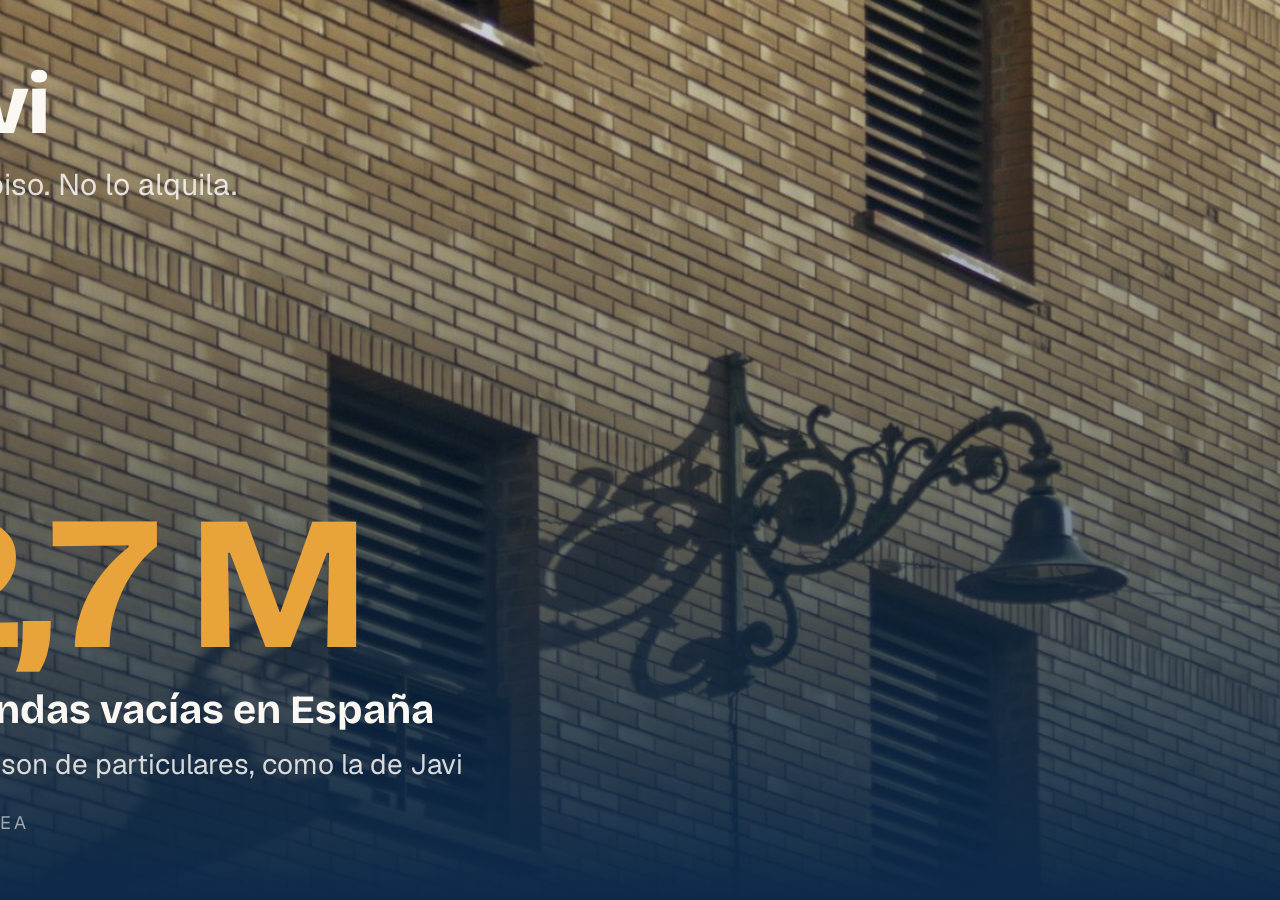
==== cobijo/index.html @ 878b7699 "Add Marbella Startup Lab 2nd prize and Cobijo pitch" ====
<!doctype html>
<html lang="es">
  <head>
    <meta charset="UTF-8" />
    <link rel="icon" type="image/svg+xml" href="./favicon.svg" />
    <meta name="viewport" content="width=device-width, initial-scale=1.0, viewport-fit=cover" />
    <meta name="theme-color" content="#fbf8f3" />
    <title>Cobijo · Alquila sin miedo</title>
    <script type="module" crossorigin src="./assets/index-C7efa_BI.js"></script>
    <link rel="stylesheet" crossorigin href="./assets/index-DyZpsOYe.css">
  </head>
  <body>
    <div id="root"></div>
  </body>
</html>
---- cobijo/assets/index-DyZpsOYe.css ----
/*! tailwindcss v4.3.5 | MIT License | https://tailwindcss.com */
@layer properties{@supports (((-webkit-hyphens:none)) and (not (margin-trim:block))) or ((-moz-orient:inline) and (not (color:rgb(from red r g b)))){*,:before,:after,::backdrop{--tw-translate-x:0;--tw-translate-y:0;--tw-translate-z:0;--tw-rotate-x:initial;--tw-rotate-y:initial;--tw-rotate-z:initial;--tw-skew-x:initial;--tw-skew-y:initial;--tw-space-y-reverse:0;--tw-divide-y-reverse:0;--tw-border-style:solid;--tw-gradient-position:initial;--tw-gradient-from:#0000;--tw-gradient-via:#0000;--tw-gradient-to:#0000;--tw-gradient-stops:initial;--tw-gradient-via-stops:initial;--tw-gradient-from-position:0%;--tw-gradient-via-position:50%;--tw-gradient-to-position:100%;--tw-leading:initial;--tw-font-weight:initial;--tw-tracking:initial;--tw-ordinal:initial;--tw-slashed-zero:initial;--tw-numeric-figure:initial;--tw-numeric-spacing:initial;--tw-numeric-fraction:initial;--tw-shadow:0 0 #0000;--tw-shadow-color:initial;--tw-shadow-alpha:100%;--tw-inset-shadow:0 0 #0000;--tw-inset-shadow-color:initial;--tw-inset-shadow-alpha:100%;--tw-ring-color:initial;--tw-ring-shadow:0 0 #0000;--tw-inset-ring-color:initial;--tw-inset-ring-shadow:0 0 #0000;--tw-ring-inset:initial;--tw-ring-offset-width:0px;--tw-ring-offset-color:#fff;--tw-ring-offset-shadow:0 0 #0000;--tw-blur:initial;--tw-brightness:initial;--tw-contrast:initial;--tw-grayscale:initial;--tw-hue-rotate:initial;--tw-invert:initial;--tw-opacity:initial;--tw-saturate:initial;--tw-sepia:initial;--tw-drop-shadow:initial;--tw-drop-shadow-color:initial;--tw-drop-shadow-alpha:100%;--tw-drop-shadow-size:initial;--tw-backdrop-blur:initial;--tw-backdrop-brightness:initial;--tw-backdrop-contrast:initial;--tw-backdrop-grayscale:initial;--tw-backdrop-hue-rotate:initial;--tw-backdrop-invert:initial;--tw-backdrop-opacity:initial;--tw-backdrop-saturate:initial;--tw-backdrop-sepia:initial;--tw-duration:initial}}}@layer theme{:root,:host{--font-sans:"Geist Variable", ui-sans-serif, system-ui, -apple-system, "Segoe UI", sans-serif;--font-mono:ui-monospace, SFMono-Regular, Menlo, Monaco, Consolas, "Liberation Mono", "Courier New", monospace;--spacing:.25rem;--font-weight-medium:500;--font-weight-semibold:600;--font-weight-bold:700;--font-weight-extrabold:800;--tracking-tighter:-.05em;--tracking-tight:-.025em;--leading-tight:1.25;--leading-snug:1.375;--radius-lg:.5rem;--radius-xl:.75rem;--radius-2xl:1rem;--radius-3xl:1.5rem;--animate-spin:spin 1s linear infinite;--animate-ping:ping 1s cubic-bezier(0, 0, .2, 1) infinite;--blur-2xl:40px;--default-transition-duration:.15s;--default-transition-timing-function:cubic-bezier(.4, 0, .2, 1);--default-font-family:var(--font-sans);--default-mono-font-family:var(--font-mono);--font-display:"Bricolage Grotesque Variable", "Geist Variable", ui-sans-serif, sans-serif}}@layer base{*,:after,:before,::backdrop{box-sizing:border-box;border:0 solid;margin:0;padding:0}::file-selector-button{box-sizing:border-box;border:0 solid;margin:0;padding:0}html,:host{-webkit-text-size-adjust:100%;tab-size:4;line-height:1.5;font-family:var(--default-font-family,-apple-system, BlinkMacSystemFont, "Segoe UI", Roboto, "Helvetica Neue", "Noto Sans", Arial, sans-serif, "Apple Color Emoji", "Segoe UI Emoji", "Segoe UI Symbol", "Noto Color Emoji");font-feature-settings:var(--default-font-feature-settings,normal);font-variation-settings:var(--default-font-variation-settings,normal);-webkit-tap-highlight-color:transparent}hr{height:0;color:inherit;border-top-width:1px}abbr:where([title]){-webkit-text-decoration:underline dotted;text-decoration:underline dotted}h1,h2,h3,h4,h5,h6{font-size:inherit;font-weight:inherit}a{color:inherit;-webkit-text-decoration:inherit;-webkit-text-decoration:inherit;-webkit-text-decoration:inherit;-webkit-text-decoration:inherit;text-decoration:inherit}b,strong{font-weight:bolder}code,kbd,samp,pre{font-family:var(--default-mono-font-family,ui-monospace, SFMono-Regular, Menlo, Monaco, Consolas, "Liberation Mono", "Courier New", monospace);font-feature-settings:var(--default-mono-font-feature-settings,normal);font-variation-settings:var(--default-mono-font-variation-settings,normal);font-size:1em}small{font-size:80%}sub,sup{vertical-align:baseline;font-size:75%;line-height:0;position:relative}sub{bottom:-.25em}sup{top:-.5em}table{text-indent:0;border-color:inherit;border-collapse:collapse}:-moz-focusring:where(:not(iframe)){outline:auto}progress{vertical-align:baseline}summary{display:list-item}ol,ul,menu{list-style:none}img,svg,video,canvas,audio,iframe,embed,object{vertical-align:middle;display:block}img,video{max-width:100%;height:auto}button,input,select,optgroup,textarea{font:inherit;font-feature-settings:inherit;font-variation-settings:inherit;letter-spacing:inherit;color:inherit;opacity:1;background-color:#0000;border-radius:0}::file-selector-button{font:inherit;font-feature-settings:inherit;font-variation-settings:inherit;letter-spacing:inherit;color:inherit;opacity:1;background-color:#0000;border-radius:0}:where(select:is([multiple],[size])) optgroup{font-weight:bolder}:where(select:is([multiple],[size])) optgroup option{padding-inline-start:20px}::file-selector-button{margin-inline-end:4px}::placeholder{opacity:1}@supports (not ((-webkit-appearance:-apple-pay-button))) or (contain-intrinsic-size:1px){::placeholder{color:currentColor}@supports (color:color-mix(in lab, red, red)){::placeholder{color:color-mix(in oklab, currentcolor 50%, transparent)}}}textarea{resize:vertical}::-webkit-search-decoration{-webkit-appearance:none}::-webkit-date-and-time-value{min-height:1lh;text-align:inherit}::-webkit-datetime-edit{display:inline-flex}::-webkit-datetime-edit-fields-wrapper{padding:0}::-webkit-datetime-edit{padding-block:0}::-webkit-datetime-edit-year-field{padding-block:0}::-webkit-datetime-edit-month-field{padding-block:0}::-webkit-datetime-edit-day-field{padding-block:0}::-webkit-datetime-edit-hour-field{padding-block:0}::-webkit-datetime-edit-minute-field{padding-block:0}::-webkit-datetime-edit-second-field{padding-block:0}::-webkit-datetime-edit-millisecond-field{padding-block:0}::-webkit-datetime-edit-meridiem-field{padding-block:0}::-webkit-calendar-picker-indicator{line-height:1}:-moz-ui-invalid{box-shadow:none}button,input:where([type=button],[type=reset],[type=submit]){appearance:button}::file-selector-button{appearance:button}::-webkit-inner-spin-button{height:auto}::-webkit-outer-spin-button{height:auto}[hidden]:where(:not([hidden=until-found])){display:none!important}}@layer components;@layer utilities{.pointer-events-none{pointer-events:none}.absolute{position:absolute}.relative{position:relative}.inset-0{inset:0}.inset-2{inset:calc(var(--spacing) * 2)}.inset-\[2px\]{inset:2px}.inset-x-0{inset-inline:0}.inset-y-0{inset-block:0}.-top-20{top:calc(var(--spacing) * -20)}.top-0{top:0}.top-3{top:calc(var(--spacing) * 3)}.top-\[52px\]{top:52px}.-right-6{right:calc(var(--spacing) * -6)}.-right-16{right:calc(var(--spacing) * -16)}.-bottom-10{bottom:calc(var(--spacing) * -10)}.-bottom-24{bottom:calc(var(--spacing) * -24)}.bottom-0{bottom:0}.bottom-2{bottom:calc(var(--spacing) * 2)}.-left-12{left:calc(var(--spacing) * -12)}.left-1\/2{left:50%}.left-3{left:calc(var(--spacing) * 3)}.z-20{z-index:20}.z-30{z-index:30}.mx-auto{margin-inline:auto}.mt-0\.5{margin-top:calc(var(--spacing) * .5)}.mt-1{margin-top:var(--spacing)}.mt-1\.5{margin-top:calc(var(--spacing) * 1.5)}.mt-2{margin-top:calc(var(--spacing) * 2)}.mt-2\.5{margin-top:calc(var(--spacing) * 2.5)}.mt-3{margin-top:calc(var(--spacing) * 3)}.mt-4{margin-top:calc(var(--spacing) * 4)}.mt-5{margin-top:calc(var(--spacing) * 5)}.mt-6{margin-top:calc(var(--spacing) * 6)}.mt-7{margin-top:calc(var(--spacing) * 7)}.mt-8{margin-top:calc(var(--spacing) * 8)}.mt-14{margin-top:calc(var(--spacing) * 14)}.mt-16{margin-top:calc(var(--spacing) * 16)}.mt-px{margin-top:1px}.mr-2{margin-right:calc(var(--spacing) * 2)}.mb-1{margin-bottom:var(--spacing)}.mb-1\.5{margin-bottom:calc(var(--spacing) * 1.5)}.no-scrollbar{scrollbar-width:none}.no-scrollbar::-webkit-scrollbar{display:none}.block{display:block}.flex{display:flex}.grid{display:grid}.hidden{display:none}.inline-block{display:inline-block}.inline-flex{display:inline-flex}.size-2\.5{width:calc(var(--spacing) * 2.5);height:calc(var(--spacing) * 2.5)}.size-5{width:calc(var(--spacing) * 5);height:calc(var(--spacing) * 5)}.size-6{width:calc(var(--spacing) * 6);height:calc(var(--spacing) * 6)}.size-10{width:calc(var(--spacing) * 10);height:calc(var(--spacing) * 10)}.size-11{width:calc(var(--spacing) * 11);height:calc(var(--spacing) * 11)}.size-12{width:calc(var(--spacing) * 12);height:calc(var(--spacing) * 12)}.size-16{width:calc(var(--spacing) * 16);height:calc(var(--spacing) * 16)}.size-20{width:calc(var(--spacing) * 20);height:calc(var(--spacing) * 20)}.size-24{width:calc(var(--spacing) * 24);height:calc(var(--spacing) * 24)}.size-28{width:calc(var(--spacing) * 28);height:calc(var(--spacing) * 28)}.size-48{width:calc(var(--spacing) * 48);height:calc(var(--spacing) * 48)}.size-52{width:calc(var(--spacing) * 52);height:calc(var(--spacing) * 52)}.size-56{width:calc(var(--spacing) * 56);height:calc(var(--spacing) * 56)}.size-full{width:100%;height:100%}.h-1\.5{height:calc(var(--spacing) * 1.5)}.h-2{height:calc(var(--spacing) * 2)}.h-11{height:calc(var(--spacing) * 11)}.h-12{height:calc(var(--spacing) * 12)}.h-14{height:calc(var(--spacing) * 14)}.h-20{height:calc(var(--spacing) * 20)}.h-28{height:calc(var(--spacing) * 28)}.h-32{height:calc(var(--spacing) * 32)}.h-36{height:calc(var(--spacing) * 36)}.h-44{height:calc(var(--spacing) * 44)}.h-56{height:calc(var(--spacing) * 56)}.h-\[1\.15em\]{height:1.15em}.h-\[5px\]{height:5px}.h-\[34px\]{height:34px}.h-\[36px\]{height:36px}.h-\[52px\]{height:52px}.h-\[64px\]{height:64px}.h-\[120px\]{height:120px}.h-\[212px\]{height:212px}.h-dvh{height:100dvh}.h-full{height:100%}.min-h-0{min-height:0}.min-h-full{min-height:100%}.w-1\/2{width:50%}.w-\[118px\]{width:118px}.w-\[134px\]{width:134px}.w-\[180px\]{width:180px}.w-\[560px\]{width:560px}.w-\[800px\]{width:800px}.w-auto{width:auto}.w-full{width:100%}.max-w-\[560px\]{max-width:560px}.max-w-full{max-width:100%}.min-w-0{min-width:0}.flex-1{flex:1}.shrink-0{flex-shrink:0}.origin-left{transform-origin:0}.-translate-x-1\/2{--tw-translate-x:calc(calc(1 / 2 * 100%) * -1);translate:var(--tw-translate-x) var(--tw-translate-y)}.-rotate-90{rotate:-90deg}.-skew-x-12{--tw-skew-x:skewX(calc(12deg * -1));transform:var(--tw-rotate-x, ) var(--tw-rotate-y, ) var(--tw-rotate-z, ) var(--tw-skew-x, ) var(--tw-skew-y, )}.transform{transform:var(--tw-rotate-x, ) var(--tw-rotate-y, ) var(--tw-rotate-z, ) var(--tw-skew-x, ) var(--tw-skew-y, )}.animate-ping{animation:var(--animate-ping)}.animate-spin{animation:var(--animate-spin)}.resize{resize:both}.grid-cols-2{grid-template-columns:repeat(2,minmax(0,1fr))}.grid-cols-\[400px_624px_1fr\]{grid-template-columns:400px 624px 1fr}.grid-cols-\[480px_repeat\(3\,1fr\)\]{grid-template-columns:480px repeat(3,1fr)}.flex-col{flex-direction:column}.flex-wrap{flex-wrap:wrap}.place-items-center{place-items:center}.items-baseline{align-items:baseline}.items-center{align-items:center}.items-end{align-items:flex-end}.items-start{align-items:flex-start}.justify-between{justify-content:space-between}.justify-center{justify-content:center}.gap-1{gap:var(--spacing)}.gap-1\.5{gap:calc(var(--spacing) * 1.5)}.gap-2{gap:calc(var(--spacing) * 2)}.gap-2\.5{gap:calc(var(--spacing) * 2.5)}.gap-3{gap:calc(var(--spacing) * 3)}.gap-4{gap:calc(var(--spacing) * 4)}.gap-5{gap:calc(var(--spacing) * 5)}.gap-6{gap:calc(var(--spacing) * 6)}.gap-10{gap:calc(var(--spacing) * 10)}.gap-24{gap:calc(var(--spacing) * 24)}:where(.space-y-1>:not(:last-child)){--tw-space-y-reverse:0;margin-block-start:calc(var(--spacing) * var(--tw-space-y-reverse));margin-block-end:calc(var(--spacing) * calc(1 - var(--tw-space-y-reverse)))}:where(.space-y-1\.5>:not(:last-child)){--tw-space-y-reverse:0;margin-block-start:calc(calc(var(--spacing) * 1.5) * var(--tw-space-y-reverse));margin-block-end:calc(calc(var(--spacing) * 1.5) * calc(1 - var(--tw-space-y-reverse)))}:where(.space-y-2\.5>:not(:last-child)){--tw-space-y-reverse:0;margin-block-start:calc(calc(var(--spacing) * 2.5) * var(--tw-space-y-reverse));margin-block-end:calc(calc(var(--spacing) * 2.5) * calc(1 - var(--tw-space-y-reverse)))}:where(.space-y-3>:not(:last-child)){--tw-space-y-reverse:0;margin-block-start:calc(calc(var(--spacing) * 3) * var(--tw-space-y-reverse));margin-block-end:calc(calc(var(--spacing) * 3) * calc(1 - var(--tw-space-y-reverse)))}:where(.space-y-12>:not(:last-child)){--tw-space-y-reverse:0;margin-block-start:calc(calc(var(--spacing) * 12) * var(--tw-space-y-reverse));margin-block-end:calc(calc(var(--spacing) * 12) * calc(1 - var(--tw-space-y-reverse)))}:where(.divide-y>:not(:last-child)){--tw-divide-y-reverse:0;border-bottom-style:var(--tw-border-style);border-top-style:var(--tw-border-style);border-top-width:calc(1px * var(--tw-divide-y-reverse));border-bottom-width:calc(1px * calc(1 - var(--tw-divide-y-reverse)))}:where(.divide-border\/70>:not(:last-child)){border-color:var(--border)}@supports (color:color-mix(in lab, red, red)){:where(.divide-border\/70>:not(:last-child)){border-color:color-mix(in oklab, var(--border) 70%, transparent)}}.truncate{text-overflow:ellipsis;white-space:nowrap;overflow:hidden}.overflow-clip{overflow:clip}.overflow-hidden{overflow:hidden}.overflow-y-auto{overflow-y:auto}.rounded-2xl{border-radius:var(--radius-2xl)}.rounded-3xl{border-radius:var(--radius-3xl)}.rounded-\[28px\]{border-radius:28px}.rounded-\[36px\]{border-radius:36px}.rounded-\[48px\]{border-radius:48px}.rounded-\[58px\]{border-radius:58px}.rounded-\[60px\]{border-radius:60px}.rounded-full{border-radius:2147483647px}.rounded-lg{border-radius:var(--radius-lg)}.rounded-xl{border-radius:var(--radius-xl)}.rounded-t-\[28px\]{border-top-left-radius:28px;border-top-right-radius:28px}.rounded-b-\[28px\]{border-bottom-right-radius:28px;border-bottom-left-radius:28px}.border{border-style:var(--tw-border-style);border-width:1px}.border-2{border-style:var(--tw-border-style);border-width:2px}.border-t{border-top-style:var(--tw-border-style);border-top-width:1px}.border-t-2{border-top-style:var(--tw-border-style);border-top-width:2px}.border-b{border-bottom-style:var(--tw-border-style);border-bottom-width:1px}.border-l-4{border-left-style:var(--tw-border-style);border-left-width:4px}.border-dashed{--tw-border-style:dashed;border-style:dashed}.border-border,.border-border\/70{border-color:var(--border)}@supports (color:color-mix(in lab, red, red)){.border-border\/70{border-color:color-mix(in oklab, var(--border) 70%, transparent)}}.border-foreground{border-color:var(--foreground)}.border-primary\/15{border-color:var(--primary)}@supports (color:color-mix(in lab, red, red)){.border-primary\/15{border-color:color-mix(in oklab, var(--primary) 15%, transparent)}}.border-sea-deep{border-color:var(--sea-deep)}.bg-background,.bg-background\/90{background-color:var(--background)}@supports (color:color-mix(in lab, red, red)){.bg-background\/90{background-color:color-mix(in oklab, var(--background) 90%, transparent)}}.bg-card{background-color:var(--card)}.bg-device{background-color:var(--device)}.bg-foreground\/80{background-color:var(--foreground)}@supports (color:color-mix(in lab, red, red)){.bg-foreground\/80{background-color:color-mix(in oklab, var(--foreground) 80%, transparent)}}.bg-muted,.bg-muted\/40{background-color:var(--muted)}@supports (color:color-mix(in lab, red, red)){.bg-muted\/40{background-color:color-mix(in oklab, var(--muted) 40%, transparent)}}.bg-primary{background-color:var(--primary)}.bg-primary-foreground\/15{background-color:var(--primary-foreground)}@supports (color:color-mix(in lab, red, red)){.bg-primary-foreground\/15{background-color:color-mix(in oklab, var(--primary-foreground) 15%, transparent)}}.bg-primary-soft{background-color:var(--primary-soft)}.bg-primary\/40{background-color:var(--primary)}@supports (color:color-mix(in lab, red, red)){.bg-primary\/40{background-color:color-mix(in oklab, var(--primary) 40%, transparent)}}.bg-sea{background-color:var(--sea)}.bg-sea-deep,.bg-sea-deep\/95{background-color:var(--sea-deep)}@supports (color:color-mix(in lab, red, red)){.bg-sea-deep\/95{background-color:color-mix(in oklab, var(--sea-deep) 95%, transparent)}}.bg-sea-foreground\/15{background-color:var(--sea-foreground)}@supports (color:color-mix(in lab, red, red)){.bg-sea-foreground\/15{background-color:color-mix(in oklab, var(--sea-foreground) 15%, transparent)}}.bg-sea-soft{background-color:var(--sea-soft)}.bg-success{background-color:var(--success)}.bg-success-soft{background-color:var(--success-soft)}.bg-success\/15{background-color:var(--success)}@supports (color:color-mix(in lab, red, red)){.bg-success\/15{background-color:color-mix(in oklab, var(--success) 15%, transparent)}}.bg-sun{background-color:var(--sun)}.bg-sun-soft{background-color:var(--sun-soft)}.bg-sun\/25{background-color:var(--sun)}@supports (color:color-mix(in lab, red, red)){.bg-sun\/25{background-color:color-mix(in oklab, var(--sun) 25%, transparent)}}.bg-linear-to-b{--tw-gradient-position:to bottom}@supports (background-image:linear-gradient(in lab, red, red)){.bg-linear-to-b{--tw-gradient-position:to bottom in oklab}}.bg-linear-to-b{background-image:linear-gradient(var(--tw-gradient-stops))}.bg-linear-to-r{--tw-gradient-position:to right}@supports (background-image:linear-gradient(in lab, red, red)){.bg-linear-to-r{--tw-gradient-position:to right in oklab}}.bg-linear-to-r{background-image:linear-gradient(var(--tw-gradient-stops))}.bg-linear-to-t{--tw-gradient-position:to top}@supports (background-image:linear-gradient(in lab, red, red)){.bg-linear-to-t{--tw-gradient-position:to top in oklab}}.bg-linear-to-t{background-image:linear-gradient(var(--tw-gradient-stops))}.bg-\[radial-gradient\(ellipse_at_top\,var\(--primary-soft\)\,var\(--background\)_65\%\)\]{background-image:radial-gradient(ellipse at top,var(--primary-soft),var(--background) 65%)}.from-sea-deep{--tw-gradient-from:var(--sea-deep);--tw-gradient-stops:var(--tw-gradient-via-stops,var(--tw-gradient-position), var(--tw-gradient-from) var(--tw-gradient-from-position), var(--tw-gradient-to) var(--tw-gradient-to-position))}.from-transparent{--tw-gradient-from:transparent;--tw-gradient-stops:var(--tw-gradient-via-stops,var(--tw-gradient-position), var(--tw-gradient-from) var(--tw-gradient-from-position), var(--tw-gradient-to) var(--tw-gradient-to-position))}.via-primary\/25{--tw-gradient-via:var(--primary)}@supports (color:color-mix(in lab, red, red)){.via-primary\/25{--tw-gradient-via:color-mix(in oklab, var(--primary) 25%, transparent)}}.via-primary\/25{--tw-gradient-via-stops:var(--tw-gradient-position), var(--tw-gradient-from) var(--tw-gradient-from-position), var(--tw-gradient-via) var(--tw-gradient-via-position), var(--tw-gradient-to) var(--tw-gradient-to-position);--tw-gradient-stops:var(--tw-gradient-via-stops)}.via-sea-deep\/45{--tw-gradient-via:var(--sea-deep)}@supports (color:color-mix(in lab, red, red)){.via-sea-deep\/45{--tw-gradient-via:color-mix(in oklab, var(--sea-deep) 45%, transparent)}}.via-sea-deep\/45{--tw-gradient-via-stops:var(--tw-gradient-position), var(--tw-gradient-from) var(--tw-gradient-from-position), var(--tw-gradient-via) var(--tw-gradient-via-position), var(--tw-gradient-to) var(--tw-gradient-to-position);--tw-gradient-stops:var(--tw-gradient-via-stops)}.via-sea-foreground\/20{--tw-gradient-via:var(--sea-foreground)}@supports (color:color-mix(in lab, red, red)){.via-sea-foreground\/20{--tw-gradient-via:color-mix(in oklab, var(--sea-foreground) 20%, transparent)}}.via-sea-foreground\/20{--tw-gradient-via-stops:var(--tw-gradient-position), var(--tw-gradient-from) var(--tw-gradient-from-position), var(--tw-gradient-via) var(--tw-gradient-via-position), var(--tw-gradient-to) var(--tw-gradient-to-position);--tw-gradient-stops:var(--tw-gradient-via-stops)}.to-sea-deep\/20{--tw-gradient-to:var(--sea-deep)}@supports (color:color-mix(in lab, red, red)){.to-sea-deep\/20{--tw-gradient-to:color-mix(in oklab, var(--sea-deep) 20%, transparent)}}.to-sea-deep\/20{--tw-gradient-stops:var(--tw-gradient-via-stops,var(--tw-gradient-position), var(--tw-gradient-from) var(--tw-gradient-from-position), var(--tw-gradient-to) var(--tw-gradient-to-position))}.to-transparent{--tw-gradient-to:transparent;--tw-gradient-stops:var(--tw-gradient-via-stops,var(--tw-gradient-position), var(--tw-gradient-from) var(--tw-gradient-from-position), var(--tw-gradient-to) var(--tw-gradient-to-position))}.bg-cover{background-size:cover}.bg-center{background-position:50%}.fill-primary{fill:var(--primary)}.stroke-primary{stroke:var(--primary)}.object-cover{object-fit:cover}.p-3\.5{padding:calc(var(--spacing) * 3.5)}.p-4{padding:calc(var(--spacing) * 4)}.p-5{padding:calc(var(--spacing) * 5)}.p-8{padding:calc(var(--spacing) * 8)}.p-16{padding:calc(var(--spacing) * 16)}.px-2{padding-inline:calc(var(--spacing) * 2)}.px-2\.5{padding-inline:calc(var(--spacing) * 2.5)}.px-3{padding-inline:calc(var(--spacing) * 3)}.px-4{padding-inline:calc(var(--spacing) * 4)}.px-5{padding-inline:calc(var(--spacing) * 5)}.px-8{padding-inline:calc(var(--spacing) * 8)}.px-10{padding-inline:calc(var(--spacing) * 10)}.px-12{padding-inline:calc(var(--spacing) * 12)}.px-24{padding-inline:calc(var(--spacing) * 24)}.py-1{padding-block:var(--spacing)}.py-1\.5{padding-block:calc(var(--spacing) * 1.5)}.py-2{padding-block:calc(var(--spacing) * 2)}.py-2\.5{padding-block:calc(var(--spacing) * 2.5)}.py-3{padding-block:calc(var(--spacing) * 3)}.py-4{padding-block:calc(var(--spacing) * 4)}.py-5{padding-block:calc(var(--spacing) * 5)}.py-6{padding-block:calc(var(--spacing) * 6)}.py-12{padding-block:calc(var(--spacing) * 12)}.py-16{padding-block:calc(var(--spacing) * 16)}.py-20{padding-block:calc(var(--spacing) * 20)}.pt-1{padding-top:var(--spacing)}.pt-2{padding-top:calc(var(--spacing) * 2)}.pt-3{padding-top:calc(var(--spacing) * 3)}.pt-3\.5{padding-top:calc(var(--spacing) * 3.5)}.pt-4{padding-top:calc(var(--spacing) * 4)}.pt-\[env\(safe-area-inset-top\)\]{padding-top:env(safe-area-inset-top)}.pr-10{padding-right:calc(var(--spacing) * 10)}.pb-1{padding-bottom:var(--spacing)}.pb-1\.5{padding-bottom:calc(var(--spacing) * 1.5)}.pb-2{padding-bottom:calc(var(--spacing) * 2)}.pb-6{padding-bottom:calc(var(--spacing) * 6)}.pb-9{padding-bottom:calc(var(--spacing) * 9)}.pb-10{padding-bottom:calc(var(--spacing) * 10)}.pl-7{padding-left:calc(var(--spacing) * 7)}.text-center{text-align:center}.text-left{text-align:left}.text-right{text-align:right}.font-display{font-family:var(--font-display)}.text-\[11\.5px\]{font-size:11.5px}.text-\[11px\]{font-size:11px}.text-\[12\.5px\]{font-size:12.5px}.text-\[12px\]{font-size:12px}.text-\[13\.5px\]{font-size:13.5px}.text-\[13px\]{font-size:13px}.text-\[14\.5px\]{font-size:14.5px}.text-\[14px\]{font-size:14px}.text-\[15\.5px\]{font-size:15.5px}.text-\[15px\]{font-size:15px}.text-\[16px\]{font-size:16px}.text-\[17px\]{font-size:17px}.text-\[18px\]{font-size:18px}.text-\[19px\]{font-size:19px}.text-\[20px\]{font-size:20px}.text-\[22px\]{font-size:22px}.text-\[24px\]{font-size:24px}.text-\[26px\]{font-size:26px}.text-\[28px\]{font-size:28px}.text-\[30px\]{font-size:30px}.text-\[32px\]{font-size:32px}.text-\[34px\]{font-size:34px}.text-\[36px\]{font-size:36px}.text-\[38px\]{font-size:38px}.text-\[40px\]{font-size:40px}.text-\[44px\]{font-size:44px}.text-\[46px\]{font-size:46px}.text-\[48px\]{font-size:48px}.text-\[52px\]{font-size:52px}.text-\[56px\]{font-size:56px}.text-\[60px\]{font-size:60px}.text-\[80px\]{font-size:80px}.text-\[84px\]{font-size:84px}.text-\[110px\]{font-size:110px}.text-\[150px\]{font-size:150px}.text-\[160px\]{font-size:160px}.text-\[190px\]{font-size:190px}.text-\[220px\]{font-size:220px}.text-\[240px\]{font-size:240px}.leading-\[0\.85\]{--tw-leading:.85;line-height:.85}.leading-\[1\.05\]{--tw-leading:1.05;line-height:1.05}.leading-none{--tw-leading:1;line-height:1}.leading-snug{--tw-leading:var(--leading-snug);line-height:var(--leading-snug)}.leading-tight{--tw-leading:var(--leading-tight);line-height:var(--leading-tight)}.font-bold{--tw-font-weight:var(--font-weight-bold);font-weight:var(--font-weight-bold)}.font-extrabold{--tw-font-weight:var(--font-weight-extrabold);font-weight:var(--font-weight-extrabold)}.font-medium{--tw-font-weight:var(--font-weight-medium);font-weight:var(--font-weight-medium)}.font-semibold{--tw-font-weight:var(--font-weight-semibold);font-weight:var(--font-weight-semibold)}.tracking-\[0\.1em\]{--tw-tracking:.1em;letter-spacing:.1em}.tracking-\[0\.12em\]{--tw-tracking:.12em;letter-spacing:.12em}.tracking-\[0\.14em\]{--tw-tracking:.14em;letter-spacing:.14em}.tracking-\[0\.16em\]{--tw-tracking:.16em;letter-spacing:.16em}.tracking-\[0\.18em\]{--tw-tracking:.18em;letter-spacing:.18em}.tracking-tight{--tw-tracking:var(--tracking-tight);letter-spacing:var(--tracking-tight)}.tracking-tighter{--tw-tracking:var(--tracking-tighter);letter-spacing:var(--tracking-tighter)}.whitespace-nowrap{white-space:nowrap}.text-blind{color:var(--blind)}.text-foreground{color:var(--foreground)}.text-muted-foreground{color:var(--muted-foreground)}.text-primary{color:var(--primary)}.text-primary-foreground{color:var(--primary-foreground)}.text-sea{color:var(--sea)}.text-sea-foreground,.text-sea-foreground\/10{color:var(--sea-foreground)}@supports (color:color-mix(in lab, red, red)){.text-sea-foreground\/10{color:color-mix(in oklab, var(--sea-foreground) 10%, transparent)}}.text-sea-foreground\/60{color:var(--sea-foreground)}@supports (color:color-mix(in lab, red, red)){.text-sea-foreground\/60{color:color-mix(in oklab, var(--sea-foreground) 60%, transparent)}}.text-sea-foreground\/75{color:var(--sea-foreground)}@supports (color:color-mix(in lab, red, red)){.text-sea-foreground\/75{color:color-mix(in oklab, var(--sea-foreground) 75%, transparent)}}.text-sea-foreground\/85{color:var(--sea-foreground)}@supports (color:color-mix(in lab, red, red)){.text-sea-foreground\/85{color:color-mix(in oklab, var(--sea-foreground) 85%, transparent)}}.text-success{color:var(--success)}.text-sun{color:var(--sun)}.text-sun-foreground{color:var(--sun-foreground)}.uppercase{text-transform:uppercase}.tabular-nums{--tw-numeric-spacing:tabular-nums;font-variant-numeric:var(--tw-ordinal, ) var(--tw-slashed-zero, ) var(--tw-numeric-figure, ) var(--tw-numeric-spacing, ) var(--tw-numeric-fraction, )}.line-through{text-decoration-line:line-through}.decoration-primary{-webkit-text-decoration-color:var(--primary);-webkit-text-decoration-color:var(--primary);-webkit-text-decoration-color:var(--primary);text-decoration-color:var(--primary)}.decoration-2{text-decoration-thickness:2px}.opacity-50{opacity:.5}.opacity-70{opacity:.7}.opacity-85{opacity:.85}.shadow{--tw-shadow:0 1px 3px 0 var(--tw-shadow-color,#0000001a), 0 1px 2px -1px var(--tw-shadow-color,#0000001a);box-shadow:var(--tw-inset-shadow), var(--tw-inset-ring-shadow), var(--tw-ring-offset-shadow), var(--tw-ring-shadow), var(--tw-shadow)}.shadow-cta{--tw-shadow:0 10px 24px -10px var(--tw-shadow-color,#c4532cb3);box-shadow:var(--tw-inset-shadow), var(--tw-inset-ring-shadow), var(--tw-ring-offset-shadow), var(--tw-ring-shadow), var(--tw-shadow)}.shadow-device{--tw-shadow:0 50px 100px -30px var(--tw-shadow-color,#1f1b178c), 0 20px 40px -20px var(--tw-shadow-color,#1f1b1759);box-shadow:var(--tw-inset-shadow), var(--tw-inset-ring-shadow), var(--tw-ring-offset-shadow), var(--tw-ring-shadow), var(--tw-shadow)}.shadow-lift{--tw-shadow:0 2px 4px var(--tw-shadow-color,#1f1b170f), 0 18px 40px -16px var(--tw-shadow-color,#1f1b1752);box-shadow:var(--tw-inset-shadow), var(--tw-inset-ring-shadow), var(--tw-ring-offset-shadow), var(--tw-ring-shadow), var(--tw-shadow)}.shadow-soft{--tw-shadow:0 1px 2px var(--tw-shadow-color,#1f1b170a), 0 8px 24px -12px var(--tw-shadow-color,#1f1b172e);box-shadow:var(--tw-inset-shadow), var(--tw-inset-ring-shadow), var(--tw-ring-offset-shadow), var(--tw-ring-shadow), var(--tw-shadow)}.ring-1{--tw-ring-shadow:var(--tw-ring-inset, ) 0 0 0 calc(1px + var(--tw-ring-offset-width)) var(--tw-ring-color,currentcolor);box-shadow:var(--tw-inset-shadow), var(--tw-inset-ring-shadow), var(--tw-ring-offset-shadow), var(--tw-ring-shadow), var(--tw-shadow)}.ring-2{--tw-ring-shadow:var(--tw-ring-inset, ) 0 0 0 calc(2px + var(--tw-ring-offset-width)) var(--tw-ring-color,currentcolor);box-shadow:var(--tw-inset-shadow), var(--tw-inset-ring-shadow), var(--tw-ring-offset-shadow), var(--tw-ring-shadow), var(--tw-shadow)}.ring-primary\/50{--tw-ring-color:var(--primary)}@supports (color:color-mix(in lab, red, red)){.ring-primary\/50{--tw-ring-color:color-mix(in oklab, var(--primary) 50%, transparent)}}.ring-sea-foreground\/15{--tw-ring-color:var(--sea-foreground)}@supports (color:color-mix(in lab, red, red)){.ring-sea-foreground\/15{--tw-ring-color:color-mix(in oklab, var(--sea-foreground) 15%, transparent)}}.blur-2xl{--tw-blur:blur(var(--blur-2xl));filter:var(--tw-blur, ) var(--tw-brightness, ) var(--tw-contrast, ) var(--tw-grayscale, ) var(--tw-hue-rotate, ) var(--tw-invert, ) var(--tw-saturate, ) var(--tw-sepia, ) var(--tw-drop-shadow, )}.filter{filter:var(--tw-blur, ) var(--tw-brightness, ) var(--tw-contrast, ) var(--tw-grayscale, ) var(--tw-hue-rotate, ) var(--tw-invert, ) var(--tw-saturate, ) var(--tw-sepia, ) var(--tw-drop-shadow, )}.backdrop-blur{--tw-backdrop-blur:blur(8px);-webkit-backdrop-filter:var(--tw-backdrop-blur, ) var(--tw-backdrop-brightness, ) var(--tw-backdrop-contrast, ) var(--tw-backdrop-grayscale, ) var(--tw-backdrop-hue-rotate, ) var(--tw-backdrop-invert, ) var(--tw-backdrop-opacity, ) var(--tw-backdrop-saturate, ) var(--tw-backdrop-sepia, );backdrop-filter:var(--tw-backdrop-blur, ) var(--tw-backdrop-brightness, ) var(--tw-backdrop-contrast, ) var(--tw-backdrop-grayscale, ) var(--tw-backdrop-hue-rotate, ) var(--tw-backdrop-invert, ) var(--tw-backdrop-opacity, ) var(--tw-backdrop-saturate, ) var(--tw-backdrop-sepia, )}.transition{transition-property:color,background-color,border-color,outline-color,text-decoration-color,fill,stroke,--tw-gradient-from,--tw-gradient-via,--tw-gradient-to,opacity,box-shadow,transform,translate,scale,rotate,filter,-webkit-backdrop-filter,backdrop-filter,display,content-visibility,overlay,pointer-events;transition-timing-function:var(--tw-ease,var(--default-transition-timing-function));transition-duration:var(--tw-duration,var(--default-transition-duration))}.transition-colors{transition-property:color,background-color,border-color,outline-color,text-decoration-color,fill,stroke,--tw-gradient-from,--tw-gradient-via,--tw-gradient-to;transition-timing-function:var(--tw-ease,var(--default-transition-timing-function));transition-duration:var(--tw-duration,var(--default-transition-duration))}.transition-opacity{transition-property:opacity;transition-timing-function:var(--tw-ease,var(--default-transition-timing-function));transition-duration:var(--tw-duration,var(--default-transition-duration))}.transition-shadow{transition-property:box-shadow;transition-timing-function:var(--tw-ease,var(--default-transition-timing-function));transition-duration:var(--tw-duration,var(--default-transition-duration))}.duration-300{--tw-duration:.3s;transition-duration:.3s}.duration-500{--tw-duration:.5s;transition-duration:.5s}.will-change-transform{will-change:transform}@media (hover:hover){.hover\:bg-muted:hover{background-color:var(--muted)}.hover\:bg-primary-hover:hover{background-color:var(--primary-hover)}.hover\:bg-sea-deep:hover{background-color:var(--sea-deep)}.hover\:text-foreground:hover{color:var(--foreground)}.hover\:shadow-lift:hover{--tw-shadow:0 2px 4px var(--tw-shadow-color,#1f1b170f), 0 18px 40px -16px var(--tw-shadow-color,#1f1b1752);box-shadow:var(--tw-inset-shadow), var(--tw-inset-ring-shadow), var(--tw-ring-offset-shadow), var(--tw-ring-shadow), var(--tw-shadow)}}.disabled\:pointer-events-none:disabled{pointer-events:none}.\[\&_svg\]\:shrink-0 svg{flex-shrink:0}}@font-face{font-family:Geist Variable;font-style:normal;font-display:swap;font-weight:100 900;src:url(./geist-latin-wght-normal-BgDaEnEv.woff2)format("woff2-variations")}@font-face{font-family:Bricolage Grotesque Variable;font-style:normal;font-display:swap;font-weight:200 800;src:url(./bricolage-grotesque-latin-wght-normal-DLoelf7F.woff2)format("woff2-variations")}:root{--background:#fbf8f3;--foreground:#1f1b17;--card:#fff;--muted:#f3ece1;--muted-foreground:#6e655c;--border:#e7ddcf;--primary:#c4532c;--primary-hover:#a8431f;--primary-foreground:#fff;--primary-soft:#f8e4da;--sea:#163e6a;--sea-deep:#0d2a4a;--sea-foreground:#fbf8f3;--sea-soft:#e4ecf6;--success:#2c7a55;--success-soft:#e1f1e8;--sun:#e8a43a;--sun-soft:#fbf0da;--sun-foreground:#7a4f0e;--blind:#b3a99d;--device:#141210}html,body,#root{height:100%}body{background:var(--background);color:var(--foreground);font-family:var(--font-sans);-webkit-font-smoothing:antialiased}button{cursor:pointer}button:disabled{cursor:default}@property --tw-translate-x{syntax:"*";inherits:false;initial-value:0}@property --tw-translate-y{syntax:"*";inherits:false;initial-value:0}@property --tw-translate-z{syntax:"*";inherits:false;initial-value:0}@property --tw-rotate-x{syntax:"*";inherits:false}@property --tw-rotate-y{syntax:"*";inherits:false}@property --tw-rotate-z{syntax:"*";inherits:false}@property --tw-skew-x{syntax:"*";inherits:false}@property --tw-skew-y{syntax:"*";inherits:false}@property --tw-space-y-reverse{syntax:"*";inherits:false;initial-value:0}@property --tw-divide-y-reverse{syntax:"*";inherits:false;initial-value:0}@property --tw-border-style{syntax:"*";inherits:false;initial-value:solid}@property --tw-gradient-position{syntax:"*";inherits:false}@property --tw-gradient-from{syntax:"<color>";inherits:false;initial-value:#0000}@property --tw-gradient-via{syntax:"<color>";inherits:false;initial-value:#0000}@property --tw-gradient-to{syntax:"<color>";inherits:false;initial-value:#0000}@property --tw-gradient-stops{syntax:"*";inherits:false}@property --tw-gradient-via-stops{syntax:"*";inherits:false}@property --tw-gradient-from-position{syntax:"<length-percentage>";inherits:false;initial-value:0%}@property --tw-gradient-via-position{syntax:"<length-percentage>";inherits:false;initial-value:50%}@property --tw-gradient-to-position{syntax:"<length-percentage>";inherits:false;initial-value:100%}@property --tw-leading{syntax:"*";inherits:false}@property --tw-font-weight{syntax:"*";inherits:false}@property --tw-tracking{syntax:"*";inherits:false}@property --tw-ordinal{syntax:"*";inherits:false}@property --tw-slashed-zero{syntax:"*";inherits:false}@property --tw-numeric-figure{syntax:"*";inherits:false}@property --tw-numeric-spacing{syntax:"*";inherits:false}@property --tw-numeric-fraction{syntax:"*";inherits:false}@property --tw-shadow{syntax:"*";inherits:false;initial-value:0 0 #0000}@property --tw-shadow-color{syntax:"*";inherits:false}@property --tw-shadow-alpha{syntax:"<percentage>";inherits:false;initial-value:100%}@property --tw-inset-shadow{syntax:"*";inherits:false;initial-value:0 0 #0000}@property --tw-inset-shadow-color{syntax:"*";inherits:false}@property --tw-inset-shadow-alpha{syntax:"<percentage>";inherits:false;initial-value:100%}@property --tw-ring-color{syntax:"*";inherits:false}@property --tw-ring-shadow{syntax:"*";inherits:false;initial-value:0 0 #0000}@property --tw-inset-ring-color{syntax:"*";inherits:false}@property --tw-inset-ring-shadow{syntax:"*";inherits:false;initial-value:0 0 #0000}@property --tw-ring-inset{syntax:"*";inherits:false}@property --tw-ring-offset-width{syntax:"<length>";inherits:false;initial-value:0}@property --tw-ring-offset-color{syntax:"*";inherits:false;initial-value:#fff}@property --tw-ring-offset-shadow{syntax:"*";inherits:false;initial-value:0 0 #0000}@property --tw-blur{syntax:"*";inherits:false}@property --tw-brightness{syntax:"*";inherits:false}@property --tw-contrast{syntax:"*";inherits:false}@property --tw-grayscale{syntax:"*";inherits:false}@property --tw-hue-rotate{syntax:"*";inherits:false}@property --tw-invert{syntax:"*";inherits:false}@property --tw-opacity{syntax:"*";inherits:false}@property --tw-saturate{syntax:"*";inherits:false}@property --tw-sepia{syntax:"*";inherits:false}@property --tw-drop-shadow{syntax:"*";inherits:false}@property --tw-drop-shadow-color{syntax:"*";inherits:false}@property --tw-drop-shadow-alpha{syntax:"<percentage>";inherits:false;initial-value:100%}@property --tw-drop-shadow-size{syntax:"*";inherits:false}@property --tw-backdrop-blur{syntax:"*";inherits:false}@property --tw-backdrop-brightness{syntax:"*";inherits:false}@property --tw-backdrop-contrast{syntax:"*";inherits:false}@property --tw-backdrop-grayscale{syntax:"*";inherits:false}@property --tw-backdrop-hue-rotate{syntax:"*";inherits:false}@property --tw-backdrop-invert{syntax:"*";inherits:false}@property --tw-backdrop-opacity{syntax:"*";inherits:false}@property --tw-backdrop-saturate{syntax:"*";inherits:false}@property --tw-backdrop-sepia{syntax:"*";inherits:false}@property --tw-duration{syntax:"*";inherits:false}@keyframes spin{to{transform:rotate(360deg)}}@keyframes ping{75%,to{opacity:0;transform:scale(2)}}
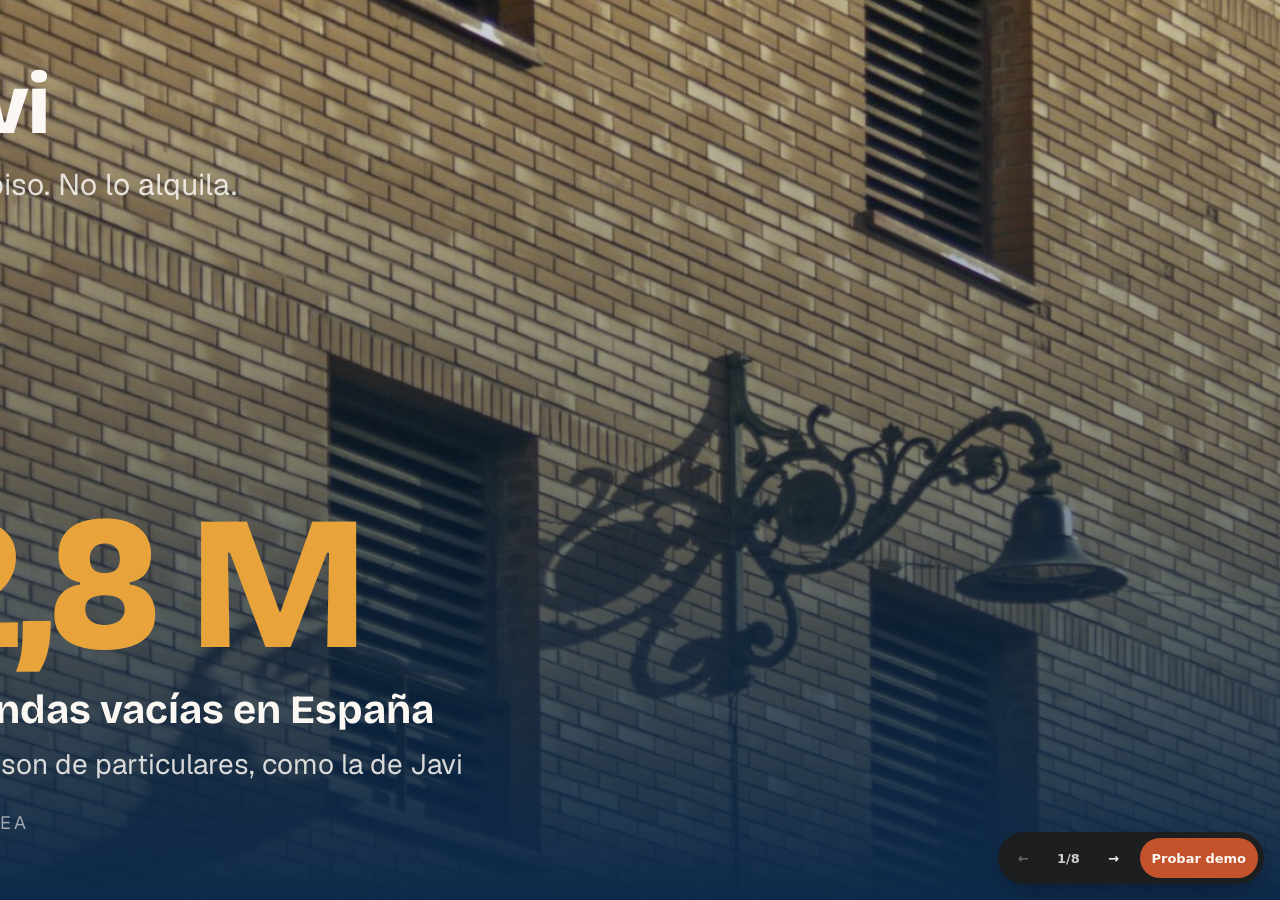
==== commit 716b0b8a: "Link Cobijo prototype directly and add click/swipe navigation to the pitch" ====
--- a/cobijo/index.html
+++ b/cobijo/index.html
@@ -8,8 +8,53 @@
     <title>Cobijo · Alquila sin miedo</title>
     <script type="module" crossorigin src="./assets/index-C7efa_BI.js"></script>
     <link rel="stylesheet" crossorigin href="./assets/index-DyZpsOYe.css">
+    <style>
+      .deck-nav{position:fixed;right:max(16px,env(safe-area-inset-right));bottom:max(16px,env(safe-area-inset-bottom));z-index:9999;display:flex;align-items:center;gap:6px;padding:6px;border-radius:999px;background:rgba(31,27,23,.82);backdrop-filter:blur(8px);font:600 13px/1 system-ui,sans-serif;color:#fbf8f3;box-shadow:0 10px 30px -12px rgba(0,0,0,.5)}
+      .deck-nav button,.deck-nav a{display:inline-flex;align-items:center;justify-content:center;min-width:40px;height:40px;padding:0 12px;border:0;border-radius:999px;background:transparent;color:inherit;font:inherit;text-decoration:none;cursor:pointer}
+      .deck-nav button:hover,.deck-nav a:hover{background:rgba(251,248,243,.14)}
+      .deck-nav button:disabled{opacity:.35;cursor:default;background:transparent}
+      .deck-nav a{background:#c4532c}
+      .deck-nav a:hover{background:#d8653d}
+      .deck-nav span{min-width:38px;text-align:center;opacity:.8}
+    </style>
   </head>
   <body>
     <div id="root"></div>
+    <script>
+      // Botones y gestos para pasar diapositivas sin teclado (el pitch solo escucha las flechas).
+      (function () {
+        var TOTAL = 8;
+        var h = location.hash.slice(1);
+        if (h && !/^\d+$/.test(h)) return; // #demo, #inquilino, #propietario: no es el pitch
+        function key(k) { window.dispatchEvent(new KeyboardEvent('keydown', { key: k, bubbles: true })); }
+        function cur() { var n = parseInt(location.hash.slice(1), 10); return n >= 1 && n <= TOTAL ? n : 1; }
+        var nav = document.createElement('nav');
+        nav.className = 'deck-nav';
+        nav.setAttribute('aria-label', 'Navegación del pitch');
+        nav.innerHTML = '<button type="button" data-k="ArrowLeft" aria-label="Anterior">&#8592;</button>' +
+          '<span aria-live="polite"></span>' +
+          '<button type="button" data-k="ArrowRight" aria-label="Siguiente">&#8594;</button>' +
+          '<a href="#demo" aria-label="Abrir el prototipo interactivo">Probar demo</a>';
+        var label = nav.querySelector('span');
+        var prev = nav.querySelector('[data-k="ArrowLeft"]');
+        function update() { var n = cur(); label.textContent = n + '/' + TOTAL; prev.disabled = n === 1 && !location.hash; }
+        nav.addEventListener('click', function (e) {
+          var b = e.target.closest('button');
+          if (b) { key(b.dataset.k); setTimeout(update, 30); }
+        });
+        nav.querySelector('a').addEventListener('click', function (e) { e.preventDefault(); location.hash = 'demo'; location.reload(); });
+        // deslizar con el dedo
+        var x0 = null;
+        window.addEventListener('touchstart', function (e) { x0 = e.touches[0].clientX; }, { passive: true });
+        window.addEventListener('touchend', function (e) {
+          if (x0 === null) return;
+          var dx = e.changedTouches[0].clientX - x0; x0 = null;
+          if (Math.abs(dx) > 50) { key(dx < 0 ? 'ArrowRight' : 'ArrowLeft'); setTimeout(update, 30); }
+        }, { passive: true });
+        window.addEventListener('keydown', function () { setTimeout(update, 30); });
+        document.body.appendChild(nav);
+        update();
+      })();
+    </script>
   </body>
 </html>
